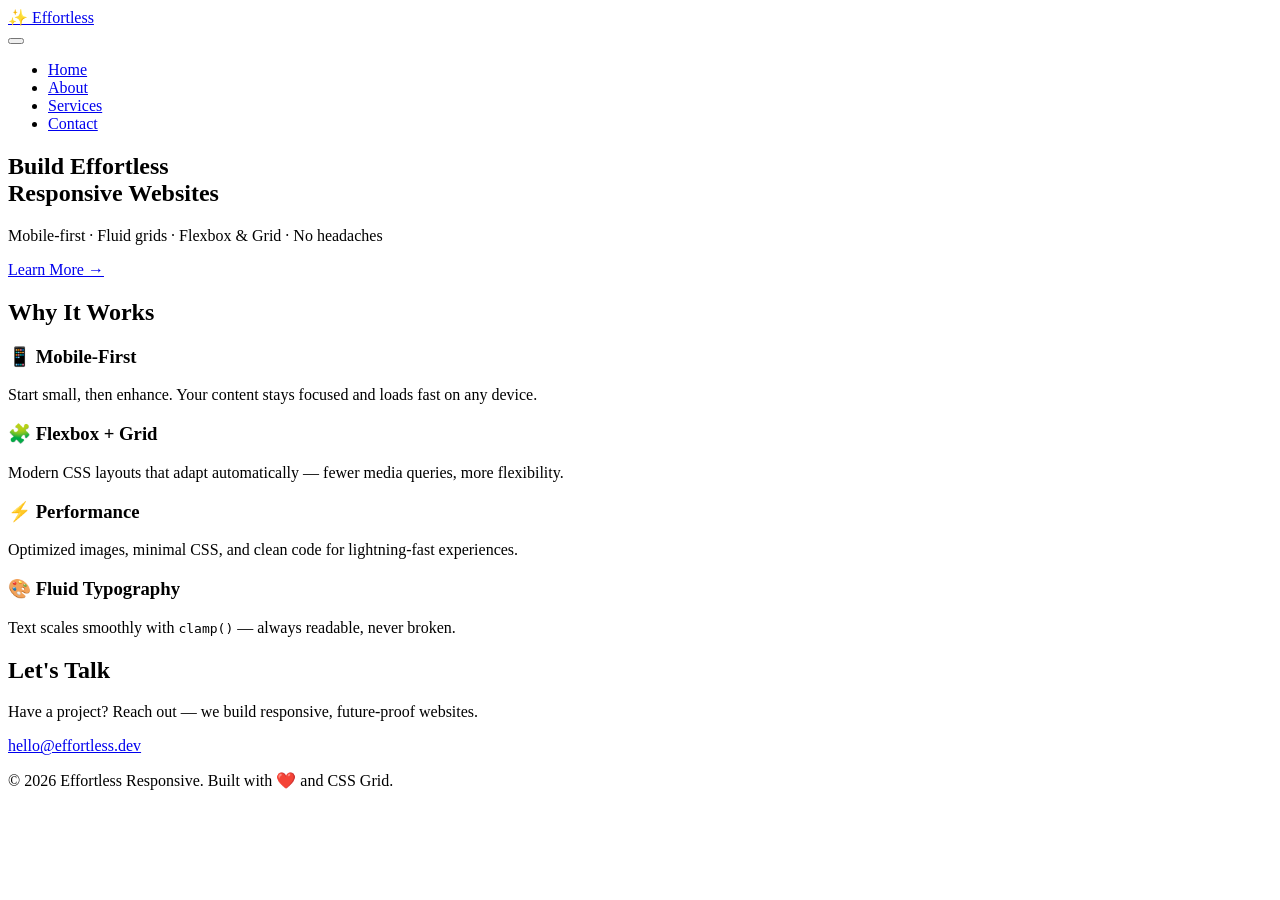
==== index.html @ 1438f66f "Add initial HTML structure for the homepage" ====
<!DOCTYPE html>
<html lang="en">
<head>
    <meta charset="UTF-8" />
    <meta name="viewport" content="width=device-width, initial-scale=1.0" />
    <title>Effortless Responsive | Home</title>
    <link rel="stylesheet" href="style.css" />
</head>
<body>
    <!-- ===== NAVIGATION ===== -->
    <header class="site-header">
        <div class="container">
            <div class="logo">
                <a href="index.html">✨ Effortless</a>
            </div>
            <nav class="main-nav" aria-label="Main Navigation">
                <button class="hamburger" id="hamburger" aria-label="Toggle menu">
                    <span></span><span></span><span></span>
                </button>
                <ul class="nav-list" id="navList">
                    <li><a href="index.html" class="active">Home</a></li>
                    <li><a href="about.html">About</a></li>
                    <li><a href="#services">Services</a></li>
                    <li><a href="#contact">Contact</a></li>
                </ul>
            </nav>
        </div>
    </header>

    <!-- ===== HERO ===== -->
    <section class="hero">
        <div class="container">
            <h1>Build <span>Effortless</span><br />Responsive Websites</h1>
            <p class="hero-sub">
                Mobile-first · Fluid grids · Flexbox &amp; Grid · No headaches
            </p>
            <a href="about.html" class="btn btn-primary">Learn More →</a>
        </div>
    </section>

    <!-- ===== SERVICES / FEATURES ===== -->
    <section class="features" id="services">
        <div class="container">
            <h2>Why It Works</h2>
            <div class="feature-grid">
                <div class="feature-card">
                    <h3>📱 Mobile-First</h3>
                    <p>Start small, then enhance. Your content stays focused and loads fast on any device.</p>
                </div>
                <div class="feature-card">
                    <h3>🧩 Flexbox + Grid</h3>
                    <p>Modern CSS layouts that adapt automatically — fewer media queries, more flexibility.</p>
                </div>
                <div class="feature-card">
                    <h3>⚡ Performance</h3>
                    <p>Optimized images, minimal CSS, and clean code for lightning-fast experiences.</p>
                </div>
                <div class="feature-card">
                    <h3>🎨 Fluid Typography</h3>
                    <p>Text scales smoothly with <code>clamp()</code> — always readable, never broken.</p>
                </div>
            </div>
        </div>
    </section>

    <!-- ===== CONTACT ===== -->
    <section class="contact" id="contact">
        <div class="container">
            <h2>Let's Talk</h2>
            <p>Have a project? Reach out — we build responsive, future-proof websites.</p>
            <a href="mailto:hello@effortless.dev" class="btn btn-secondary">hello@effortless.dev</a>
        </div>
    </section>

    <!-- ===== FOOTER ===== -->
    <footer class="site-footer">
        <div class="container">
            <p>&copy; 2026 Effortless Responsive. Built with ❤️ and CSS Grid.</p>
        </div>
    </footer>

    <script src="script.js" defer></script>
</body>
</html>
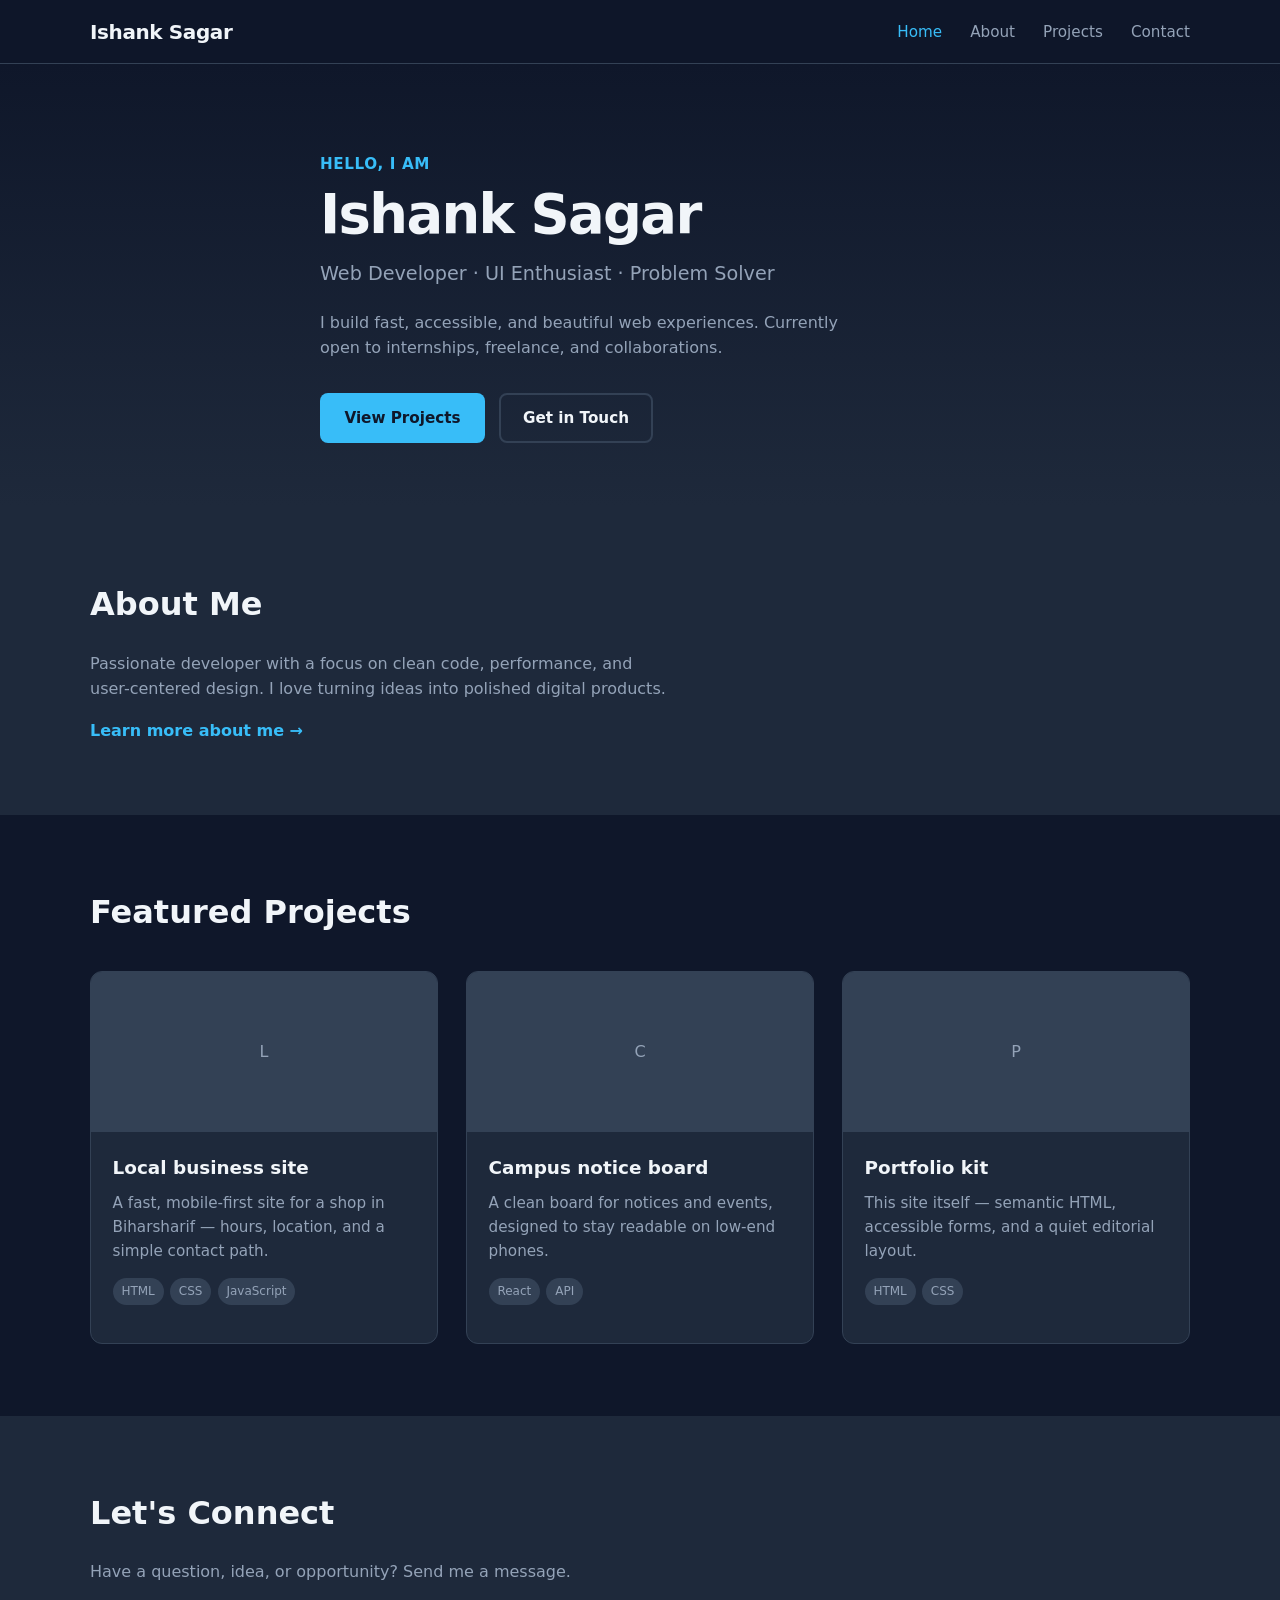
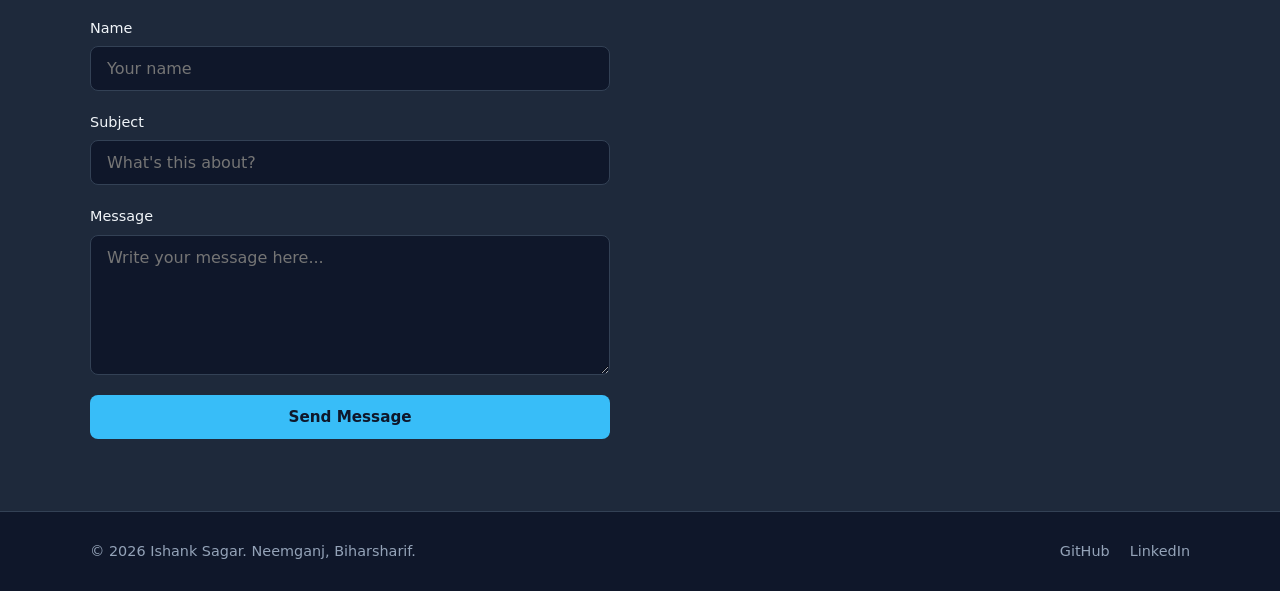
==== commit df440ce8: "Add files via upload" ====
--- a/index.html
+++ b/index.html
@@ -1,84 +1,150 @@
 <!DOCTYPE html>
 <html lang="en">
 <head>
-    <meta charset="UTF-8" />
-    <meta name="viewport" content="width=device-width, initial-scale=1.0" />
-    <title>Effortless Responsive | Home</title>
-    <link rel="stylesheet" href="style.css" />
+  <meta charset="UTF-8">
+  <meta name="viewport" content="width=device-width, initial-scale=1.0">
+  <meta name="description" content="Personal portfolio of Ishank Sagar – Web Developer from Neemganj, Biharsharif, Nalanda, Bihar">
+  <meta name="theme-color" content="#0c0c0b">
+  <title>Ishank Sagar | Portfolio</title>
+  <link rel="stylesheet" href="style.css">
+  <link rel="preconnect" href="https://fonts.googleapis.com">
+  <link rel="preconnect" href="https://fonts.gstatic.com" crossorigin>
+  <link href="https://fonts.googleapis.com/css2?family=Figtree:wght@400;500;600;700&family=Instrument+Serif:ital@0;1&display=swap" rel="stylesheet">
 </head>
 <body>
-    <!-- ===== NAVIGATION ===== -->
-    <header class="site-header">
-        <div class="container">
-            <div class="logo">
-                <a href="index.html">✨ Effortless</a>
-            </div>
-            <nav class="main-nav" aria-label="Main Navigation">
-                <button class="hamburger" id="hamburger" aria-label="Toggle menu">
-                    <span></span><span></span><span></span>
-                </button>
-                <ul class="nav-list" id="navList">
-                    <li><a href="index.html" class="active">Home</a></li>
-                    <li><a href="about.html">About</a></li>
-                    <li><a href="#services">Services</a></li>
-                    <li><a href="#contact">Contact</a></li>
-                </ul>
-            </nav>
+  <header class="site-header">
+    <nav class="nav container">
+      <a href="index.html" class="logo">Ishank Sagar</a>
+      <button class="nav-toggle" aria-label="Toggle menu" aria-expanded="false">
+        <span></span><span></span><span></span>
+      </button>
+      <ul class="nav-links">
+        <li><a href="index.html" class="active">Home</a></li>
+        <li><a href="about.html">About</a></li>
+        <li><a href="#projects">Projects</a></li>
+        <li><a href="#contact">Contact</a></li>
+      </ul>
+    </nav>
+  </header>
+
+  <main>
+    <section class="hero">
+      <div class="container hero-content">
+        <p class="eyebrow">Hello, I am</p>
+        <h1>Ishank Sagar</h1>
+        <p class="tagline">Web Developer · UI Enthusiast · Problem Solver</p>
+        <p class="hero-desc">
+          I build fast, accessible, and
+          beautiful web experiences. Currently open to internships, freelance, and collaborations.
+        </p>
+        <div class="hero-actions">
+          <a href="#projects" class="btn btn-primary">View Projects</a>
+          <a href="#contact" class="btn btn-outline">Get in Touch</a>
         </div>
-    </header>
-
-    <!-- ===== HERO ===== -->
-    <section class="hero">
-        <div class="container">
-            <h1>Build <span>Effortless</span><br />Responsive Websites</h1>
-            <p class="hero-sub">
-                Mobile-first · Fluid grids · Flexbox &amp; Grid · No headaches
-            </p>
-            <a href="about.html" class="btn btn-primary">Learn More →</a>
-        </div>
+      </div>
     </section>
 
-    <!-- ===== SERVICES / FEATURES ===== -->
-    <section class="features" id="services">
-        <div class="container">
-            <h2>Why It Works</h2>
-            <div class="feature-grid">
-                <div class="feature-card">
-                    <h3>📱 Mobile-First</h3>
-                    <p>Start small, then enhance. Your content stays focused and loads fast on any device.</p>
-                </div>
-                <div class="feature-card">
-                    <h3>🧩 Flexbox + Grid</h3>
-                    <p>Modern CSS layouts that adapt automatically — fewer media queries, more flexibility.</p>
-                </div>
-                <div class="feature-card">
-                    <h3>⚡ Performance</h3>
-                    <p>Optimized images, minimal CSS, and clean code for lightning-fast experiences.</p>
-                </div>
-                <div class="feature-card">
-                    <h3>🎨 Fluid Typography</h3>
-                    <p>Text scales smoothly with <code>clamp()</code> — always readable, never broken.</p>
-                </div>
-            </div>
-        </div>
+    <section class="section about-teaser">
+      <div class="container">
+        <h2>About Me</h2>
+        <p>
+          Passionate developer with a focus on clean code, performance, and user-centered design.
+          I love turning ideas into polished digital products.
+        </p>
+        <a href="about.html" class="link-arrow">Learn more about me →</a>
+      </div>
     </section>
 
-    <!-- ===== CONTACT ===== -->
-    <section class="contact" id="contact">
-        <div class="container">
-            <h2>Let's Talk</h2>
-            <p>Have a project? Reach out — we build responsive, future-proof websites.</p>
-            <a href="mailto:hello@effortless.dev" class="btn btn-secondary">hello@effortless.dev</a>
+    <section id="projects" class="section projects">
+      <div class="container">
+        <h2>Featured Projects</h2>
+        <div class="project-grid">
+          <article class="project-card">
+            <div class="project-image placeholder">L</div>
+            <div class="project-body">
+              <h3>Local business site</h3>
+              <p>A fast, mobile-first site for a shop in Biharsharif — hours, location, and a simple contact path.</p>
+              <div class="tags">
+                <span>HTML</span><span>CSS</span><span>JavaScript</span>
+              </div>
+            </div>
+          </article>
+          <article class="project-card">
+            <div class="project-image placeholder">C</div>
+            <div class="project-body">
+              <h3>Campus notice board</h3>
+              <p>A clean board for notices and events, designed to stay readable on low-end phones.</p>
+              <div class="tags">
+                <span>React</span><span>API</span>
+              </div>
+            </div>
+          </article>
+          <article class="project-card">
+            <div class="project-image placeholder">P</div>
+            <div class="project-body">
+              <h3>Portfolio kit</h3>
+              <p>This site itself — semantic HTML, accessible forms, and a quiet editorial layout.</p>
+              <div class="tags">
+                <span>HTML</span><span>CSS</span>
+              </div>
+            </div>
+          </article>
         </div>
+      </div>
     </section>
 
-    <!-- ===== FOOTER ===== -->
-    <footer class="site-footer">
-        <div class="container">
-            <p>&copy; 2026 Effortless Responsive. Built with ❤️ and CSS Grid.</p>
-        </div>
-    </footer>
+    <section id="contact" class="section contact">
+      <div class="container">
+        <h2>Let's Connect</h2>
+        <p class="section-intro">Have a question, idea, or opportunity? Send me a message.</p>
+        <form class="contact-form" action="#" method="POST" novalidate>
+          <div class="form-group">
+            <label for="name">Name</label>
+            <input type="text" id="name" name="name" placeholder="Your name" required autocomplete="name">
+          </div>
+          <div class="form-group">
+            <label for="subject">Subject</label>
+            <input type="text" id="subject" name="subject" placeholder="What's this about?" required>
+          </div>
+          <div class="form-group">
+            <label for="message">Message</label>
+            <textarea id="message" name="message" rows="6" placeholder="Write your message here..." required></textarea>
+          </div>
+          <button type="submit" class="btn btn-primary btn-full">Send Message</button>
+        </form>
+      </div>
+    </section>
+  </main>
 
-    <script src="script.js" defer></script>
+  <footer class="site-footer">
+    <div class="container footer-content">
+      <p>© 2026 Ishank Sagar. Neemganj, Biharsharif.</p>
+      <div class="social">
+        <a href="#" aria-label="GitHub">GitHub</a>
+        <a href="#" aria-label="LinkedIn">LinkedIn</a>
+      </div>
+    </div>
+  </footer>
+
+  <script>
+    const toggle = document.querySelector('.nav-toggle');
+    const navLinks = document.querySelector('.nav-links');
+    toggle?.addEventListener('click', () => {
+      const expanded = toggle.getAttribute('aria-expanded') === 'true';
+      toggle.setAttribute('aria-expanded', !expanded);
+      navLinks.classList.toggle('open');
+    });
+    document.querySelector('.contact-form')?.addEventListener('submit', (e) => {
+      e.preventDefault();
+      const btn = e.target.querySelector('button[type="submit"]');
+      btn.textContent = 'Message sent';
+      btn.disabled = true;
+      setTimeout(() => {
+        btn.textContent = 'Send Message';
+        btn.disabled = false;
+        e.target.reset();
+      }, 2500);
+    });
+  </script>
 </body>
 </html>
--- a/style.css
+++ b/style.css
@@ -0,0 +1,531 @@
+/* ============================================
+   Portfolio – Modern, accessible, performant
+   ============================================ */
+
+:root {
+  --bg: #0f172a;
+  --bg-alt: #1e293b;
+  --surface: #1e293b;
+  --text: #f1f5f9;
+  --text-muted: #94a3b8;
+  --accent: #38bdf8;
+  --accent-hover: #7dd3fc;
+  --border: #334155;
+  --radius: 12px;
+  --shadow: 0 4px 24px rgba(0, 0, 0, 0.35);
+  --font: 'Inter', system-ui, -apple-system, sans-serif;
+  --max-w: 1100px;
+  --header-h: 64px;
+}
+
+*,
+*::before,
+*::after {
+  box-sizing: border-box;
+  margin: 0;
+  padding: 0;
+}
+
+html {
+  scroll-behavior: smooth;
+}
+
+body {
+  font-family: var(--font);
+  background: var(--bg);
+  color: var(--text);
+  line-height: 1.6;
+  min-height: 100vh;
+  display: flex;
+  flex-direction: column;
+}
+
+img {
+  max-width: 100%;
+  display: block;
+}
+
+a {
+  color: var(--accent);
+  text-decoration: none;
+  transition: color 0.2s ease;
+}
+
+a:hover {
+  color: var(--accent-hover);
+}
+
+/* ---------- Layout ---------- */
+.container {
+  width: min(100% - 2rem, var(--max-w));
+  margin-inline: auto;
+}
+
+.section {
+  padding: 4.5rem 0;
+}
+
+.section h2 {
+  font-size: clamp(1.6rem, 4vw, 2rem);
+  margin-bottom: 1.25rem;
+  font-weight: 700;
+}
+
+.section-intro {
+  color: var(--text-muted);
+  max-width: 36rem;
+  margin-bottom: 2rem;
+}
+
+/* ---------- Header / Nav ---------- */
+.site-header {
+  position: sticky;
+  top: 0;
+  z-index: 100;
+  background: rgba(15, 23, 42, 0.85);
+  backdrop-filter: blur(12px);
+  border-bottom: 1px solid var(--border);
+  height: var(--header-h);
+}
+
+.nav {
+  display: flex;
+  align-items: center;
+  justify-content: space-between;
+  height: 100%;
+}
+
+.logo {
+  font-weight: 700;
+  font-size: 1.25rem;
+  color: var(--text);
+  letter-spacing: -0.02em;
+}
+
+.logo:hover {
+  color: var(--accent);
+}
+
+.nav-links {
+  display: flex;
+  gap: 1.75rem;
+  list-style: none;
+}
+
+.nav-links a {
+  color: var(--text-muted);
+  font-weight: 500;
+  font-size: 0.95rem;
+}
+
+.nav-links a:hover,
+.nav-links a.active {
+  color: var(--accent);
+}
+
+.nav-toggle {
+  display: none;
+  flex-direction: column;
+  gap: 5px;
+  background: none;
+  border: none;
+  cursor: pointer;
+  padding: 4px;
+}
+
+.nav-toggle span {
+  display: block;
+  width: 22px;
+  height: 2px;
+  background: var(--text);
+  border-radius: 2px;
+  transition: 0.25s ease;
+}
+
+/* ---------- Hero ---------- */
+.hero {
+  padding: 5.5rem 0 4rem;
+  background: linear-gradient(180deg, #0f172a 0%, #1e293b 100%);
+}
+
+.hero-content {
+  max-width: 640px;
+}
+
+.eyebrow {
+  color: var(--accent);
+  font-weight: 600;
+  font-size: 0.95rem;
+  margin-bottom: 0.5rem;
+  letter-spacing: 0.04em;
+  text-transform: uppercase;
+}
+
+.hero h1 {
+  font-size: clamp(2.4rem, 6vw, 3.4rem);
+  font-weight: 700;
+  line-height: 1.15;
+  letter-spacing: -0.03em;
+  margin-bottom: 0.75rem;
+}
+
+.tagline {
+  font-size: 1.2rem;
+  color: var(--text-muted);
+  margin-bottom: 1.25rem;
+}
+
+.hero-desc {
+  color: var(--text-muted);
+  margin-bottom: 2rem;
+  max-width: 34rem;
+}
+
+.hero-actions {
+  display: flex;
+  flex-wrap: wrap;
+  gap: 0.85rem;
+}
+
+/* ---------- Buttons ---------- */
+.btn {
+  display: inline-flex;
+  align-items: center;
+  justify-content: center;
+  padding: 0.7rem 1.4rem;
+  border-radius: 8px;
+  font-weight: 600;
+  font-size: 0.95rem;
+  border: 2px solid transparent;
+  cursor: pointer;
+  transition: all 0.2s ease;
+  font-family: inherit;
+}
+
+.btn-primary {
+  background: var(--accent);
+  color: #0f172a;
+}
+
+.btn-primary:hover {
+  background: var(--accent-hover);
+  color: #0f172a;
+}
+
+.btn-outline {
+  background: transparent;
+  border-color: var(--border);
+  color: var(--text);
+}
+
+.btn-outline:hover {
+  border-color: var(--accent);
+  color: var(--accent);
+}
+
+.btn-full {
+  width: 100%;
+}
+
+/* ---------- About teaser ---------- */
+.about-teaser {
+  background: var(--bg-alt);
+}
+
+.about-teaser p {
+  color: var(--text-muted);
+  max-width: 36rem;
+  margin-bottom: 1rem;
+}
+
+.link-arrow {
+  font-weight: 600;
+  display: inline-block;
+}
+
+/* ---------- Projects ---------- */
+.project-grid {
+  display: grid;
+  grid-template-columns: repeat(auto-fit, minmax(280px, 1fr));
+  gap: 1.75rem;
+  margin-top: 2rem;
+}
+
+.project-card {
+  background: var(--surface);
+  border: 1px solid var(--border);
+  border-radius: var(--radius);
+  overflow: hidden;
+  transition: transform 0.2s ease, box-shadow 0.2s ease;
+}
+
+.project-card:hover {
+  transform: translateY(-4px);
+  box-shadow: var(--shadow);
+}
+
+.project-image {
+  height: 160px;
+  background: #334155;
+  display: flex;
+  align-items: center;
+  justify-content: center;
+  color: var(--text-muted);
+  font-weight: 500;
+}
+
+.project-body {
+  padding: 1.35rem;
+}
+
+.project-body h3 {
+  font-size: 1.15rem;
+  margin-bottom: 0.5rem;
+}
+
+.project-body p {
+  color: var(--text-muted);
+  font-size: 0.95rem;
+  margin-bottom: 0.9rem;
+}
+
+.tags {
+  display: flex;
+  flex-wrap: wrap;
+  gap: 0.4rem;
+  margin-bottom: 1rem;
+}
+
+.tags span {
+  background: #334155;
+  color: var(--text-muted);
+  font-size: 0.75rem;
+  padding: 0.25rem 0.55rem;
+  border-radius: 999px;
+  font-weight: 500;
+}
+
+/* ---------- Contact Form ---------- */
+.contact {
+  background: var(--bg-alt);
+}
+
+.contact-form {
+  max-width: 520px;
+  display: flex;
+  flex-direction: column;
+  gap: 1.25rem;
+}
+
+.form-group {
+  display: flex;
+  flex-direction: column;
+  gap: 0.4rem;
+}
+
+.form-group label {
+  font-weight: 500;
+  font-size: 0.9rem;
+}
+
+.form-group input,
+.form-group textarea {
+  background: var(--bg);
+  border: 1px solid var(--border);
+  border-radius: 8px;
+  padding: 0.75rem 1rem;
+  color: var(--text);
+  font-family: inherit;
+  font-size: 1rem;
+  transition: border-color 0.2s ease;
+}
+
+.form-group input:focus,
+.form-group textarea:focus {
+  outline: none;
+  border-color: var(--accent);
+  box-shadow: 0 0 0 3px rgba(56, 189, 248, 0.2);
+}
+
+.form-group textarea {
+  resize: vertical;
+  min-height: 140px;
+}
+
+.form-note {
+  font-size: 0.85rem;
+  color: var(--text-muted);
+  margin-top: 0.25rem;
+}
+
+/* ---------- About page ---------- */
+.about-page h1 {
+  font-size: clamp(2rem, 5vw, 2.6rem);
+  margin-bottom: 0.75rem;
+}
+
+.lead {
+  font-size: 1.2rem;
+  color: var(--text-muted);
+  max-width: 40rem;
+  margin-bottom: 3rem;
+}
+
+.about-grid {
+  display: grid;
+  grid-template-columns: 1fr 300px;
+  gap: 3rem;
+  align-items: start;
+}
+
+.about-text h2 {
+  font-size: 1.3rem;
+  margin: 2rem 0 0.75rem;
+}
+
+.about-text h2:first-child {
+  margin-top: 0;
+}
+
+.about-text p {
+  color: var(--text-muted);
+  margin-bottom: 1rem;
+}
+
+.skills-list {
+  list-style: none;
+  margin: 0.75rem 0 1.5rem;
+}
+
+.skills-list li {
+  position: relative;
+  padding-left: 1.25rem;
+  margin-bottom: 0.45rem;
+  color: var(--text-muted);
+}
+
+.skills-list li::before {
+  content: "▹";
+  position: absolute;
+  left: 0;
+  color: var(--accent);
+}
+
+.info-card {
+  background: var(--surface);
+  border: 1px solid var(--border);
+  border-radius: var(--radius);
+  padding: 1.35rem;
+  margin-bottom: 1.25rem;
+}
+
+.info-card h3 {
+  font-size: 1rem;
+  margin-bottom: 0.85rem;
+}
+
+.info-card ul {
+  list-style: none;
+}
+
+.info-card li {
+  font-size: 0.95rem;
+  color: var(--text-muted);
+  margin-bottom: 0.4rem;
+}
+
+/* ---------- Footer ---------- */
+.site-footer {
+  margin-top: auto;
+  border-top: 1px solid var(--border);
+  padding: 1.75rem 0;
+  background: var(--bg);
+}
+
+.footer-content {
+  display: flex;
+  flex-wrap: wrap;
+  justify-content: space-between;
+  align-items: center;
+  gap: 1rem;
+}
+
+.footer-content p {
+  color: var(--text-muted);
+  font-size: 0.9rem;
+}
+
+.social {
+  display: flex;
+  gap: 1.25rem;
+}
+
+.social a {
+  color: var(--text-muted);
+  font-size: 0.9rem;
+  font-weight: 500;
+}
+
+.social a:hover {
+  color: var(--accent);
+}
+
+/* ---------- Responsive ---------- */
+@media (max-width: 768px) {
+  .nav-toggle {
+    display: flex;
+  }
+
+  .nav-links {
+    position: fixed;
+    top: var(--header-h);
+    left: 0;
+    right: 0;
+    background: var(--bg-alt);
+    flex-direction: column;
+    padding: 1.5rem;
+    gap: 1rem;
+    border-bottom: 1px solid var(--border);
+    transform: translateY(-120%);
+    opacity: 0;
+    pointer-events: none;
+    transition: 0.3s ease;
+  }
+
+  .nav-links.open {
+    transform: translateY(0);
+    opacity: 1;
+    pointer-events: auto;
+  }
+
+  .about-grid {
+    grid-template-columns: 1fr;
+  }
+
+  .hero {
+    padding: 3.5rem 0 3rem;
+  }
+}
+
+@media (max-width: 480px) {
+  .hero-actions {
+    flex-direction: column;
+  }
+
+  .btn {
+    width: 100%;
+  }
+}
+
+/* Reduced motion */
+@media (prefers-reduced-motion: reduce) {
+  html {
+    scroll-behavior: auto;
+  }
+  *,
+  *::before,
+  *::after {
+    animation-duration: 0.01ms !important;
+    transition-duration: 0.01ms !important;
+  }
+}
